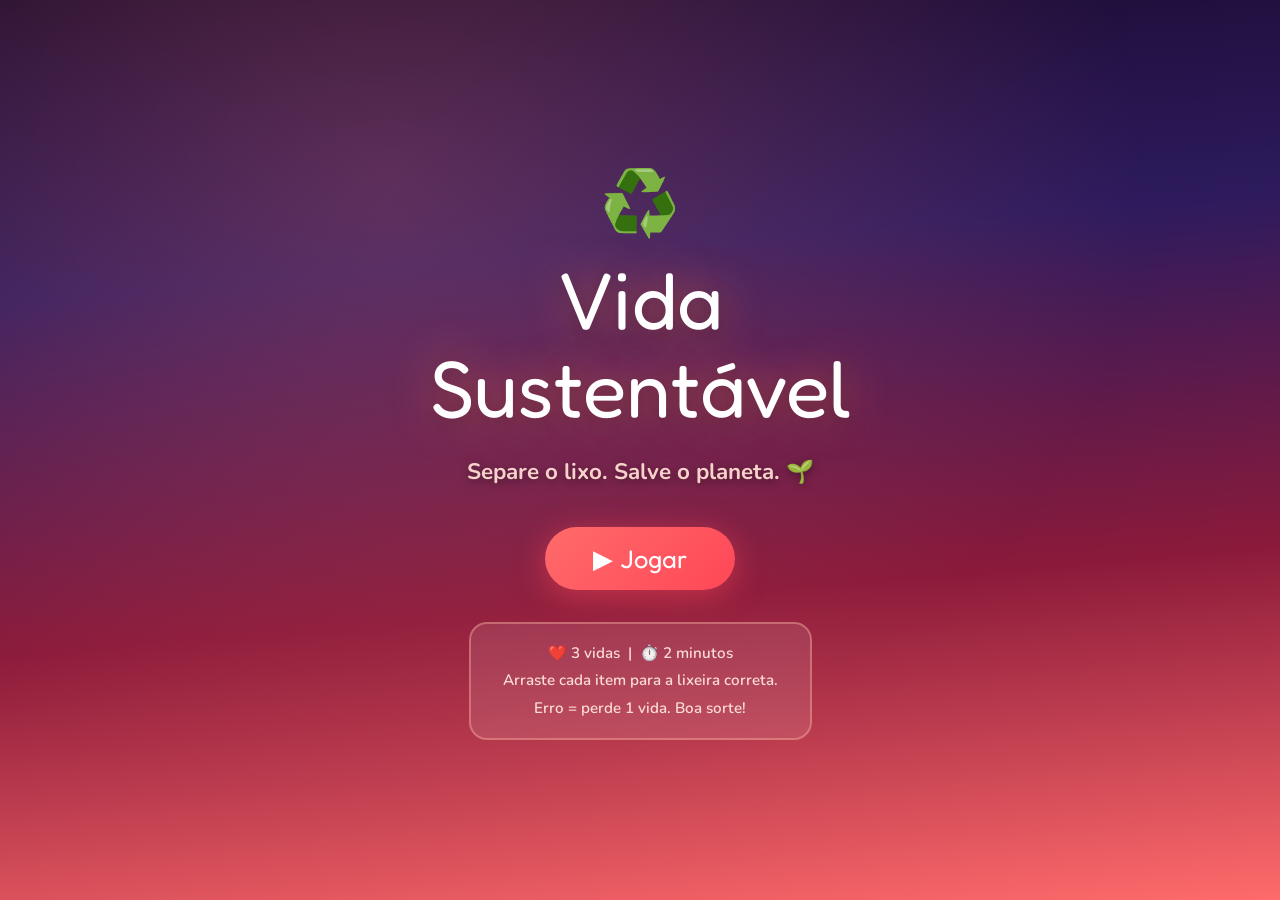
==== Jogos/Drag&Drop/index.html @ 8c9fd96f "Direto do Pendrive" ====
<!DOCTYPE html>
<html lang="pt-BR">
<head>
  <meta charset="UTF-8">
  <meta name="viewport" content="width=device-width, initial-scale=1.0">
  <title>Drag and Drop</title>
  <link href="https://fonts.googleapis.com/css2?family=Fredoka+One&family=Nunito:wght@400;600;700;800&display=swap" rel="stylesheet">
  <link rel="stylesheet" href="jogo.css">
</head>
<body>
  <div id="startScreen" class="screen">
    <div style="font-size:4rem; margin-bottom:0.5rem;">♻️</div>
    <div class="logo">Vida<br>Sustentável</div>
    <div class="tagline">Separe o lixo. Salve o planeta. 🌱</div>
    <button class="btn-start" onclick="startGame()">▶ Jogar</button>
    <div class="rules-box">
      ❤️ 3 vidas &nbsp;|&nbsp; ⏱️ 2 minutos<br>
      Arraste cada item para a lixeira correta.<br>
      Erro = perde 1 vida. Boa sorte!
    </div>
  </div>
<!--tela-->
  <div id="gameScreen" class="screen hidden">

<!--cenario-->
    <div id="scene">
      <div class="sky"></div>
      <div class="sun"></div>
<!--nuvens-->
      <div class="cloud" style="width:100px;height:28px;top:8%;left:-120px;animation-duration:18s;animation-delay:0s;">
        <div style="position:absolute;width:55px;height:42px;background:rgba(255,255,255,0.9);border-radius:50%;top:-20px;left:15px;"></div>
        <div style="position:absolute;width:38px;height:32px;background:rgba(255,255,255,0.9);border-radius:50%;top:-14px;left:45px;"></div>
      </div>
      <div class="cloud" style="width:80px;height:22px;top:16%;left:-100px;animation-duration:24s;animation-delay:6s;">
        <div style="position:absolute;width:44px;height:34px;background:rgba(255,255,255,0.9);border-radius:50%;top:-16px;left:10px;"></div>
        <div style="position:absolute;width:30px;height:26px;background:rgba(255,255,255,0.9);border-radius:50%;top:-12px;left:38px;"></div>
      </div>
      <div class="cloud" style="width:120px;height:32px;top:5%;left:-140px;animation-duration:30s;animation-delay:12s;">
        <div style="position:absolute;width:65px;height:50px;background:rgba(255,255,255,0.9);border-radius:50%;top:-25px;left:20px;"></div>
        <div style="position:absolute;width:48px;height:38px;background:rgba(255,255,255,0.9);border-radius:50%;top:-18px;left:58px;"></div>
      </div>
<!--predios-->
      <div class="buildings" id="buildings"></div>
<!--chao -->
      <div class="ground-strip"></div>
      <div class="ground-tiles"></div>
      <div class="ground-glow"></div>
      <div class="sidewalk"></div>
      <div class="road">
        <div class="road-lines-container" id="roadLines"></div>
      </div>
      <div class="sidewalk2"></div>
<!--arvores e lanternas-->
    </div>
<!--base do jogo mostrar placar/oq tem q ser feito-->
    <div id="ui">
      <div class="ui-block" id="livesDisplay">❤️❤️❤️</div>
      <div class="ui-block" id="timerDisplay">⏱️ 2:00</div>
      <div class="ui-block" id="scoreDisplay">✅ 0</div>
    </div>
<!--spawn item-->
    <div id="spawnZone"></div>
<!--caçamba/lixei-->
    <div id="binsZone">
      <div class="bin-wrapper">
        <div class="bin bin-plastic" data-type="plastic" id="bin-plastic">
          <div class="bin-shine"></div>
          <div class="bin-inner">
            <span class="bin-name">PLÁSTICO</span>
          </div>
        </div>
      </div>
      <div class="bin-wrapper">
        <div class="bin bin-glass" data-type="glass" id="bin-glass">
          <div class="bin-shine"></div>
          <div class="bin-inner">
            <span class="bin-name">VIDRO</span>
          </div>
        </div>
      </div>
      <div class="bin-wrapper">
        <div class="bin bin-paper" data-type="paper" id="bin-paper">
          <div class="bin-shine"></div>
          <div class="bin-inner">
            <span class="bin-name">PAPEL</span>
          </div>
        </div>
      </div>
      <div class="bin-wrapper">
        <div class="bin bin-organic" data-type="organic" id="bin-organic">
          <div class="bin-shine"></div>
          <div class="bin-inner">
            <span class="bin-name">ORGÂNICO</span>
          </div>
        </div>
      </div>
    </div>
  </div>
<!--tela d perdeu kkkk, precisamos arrumar as mensagens geradas pelo chat ou deixar tbm, n terá tanta diferença-->
  <div id="gameOverScreen" class="screen hidden">
    <div class="go-icon" id="goIcon">🌍</div>
    <h1 id="goTitle">Fim de Jogo!</h1>
    <div class="score-final" id="goScore">Você separou 0 itens corretamente!</div>
    <div class="reflection" id="goReflection">
      Cada item descartado corretamente faz diferença.<br>
      O planeta agradece cada pequeno gesto seu! 🌱
    </div>
    <button class="btn-restart" onclick="startGame()">🔄 Jogar Novamente</button>
  </div>
  <script src="jogo.js"></script>
</body>
</html>
---- Jogos/Drag&Drop/jogo.css ----
/*variaveis*/
:root {
  --text-shadow: 2px 2px 6px rgba(0,0,0,0.5);
}
/*resetar o jg*/
*, *::before, *::after { box-sizing: border-box; margin: 0; padding: 0; }
body {
  font-family: 'Nunito', sans-serif;
  overflow: hidden;
  height: 100vh;
  width: 100vw;
  user-select: none;
}
/*telas em geral*/
.screen {
  position: fixed;
  inset: 0;
  display: flex;
  flex-direction: column;
  align-items: center;
  justify-content: center;
  z-index: 100;
}
.screen.hidden { display: none; }
/*inicio da tela*/
#startScreen {
  background:
    radial-gradient(ellipse at 30% 20%, rgba(255,120,120,0.25) 0%, transparent 60%),
    linear-gradient(175deg, #1a0a2e 0%, #2d1b5e 30%, #8b1a3a 65%, #ff6b6b 100%);
}
#startScreen .logo {
  font-family: 'Fredoka One', cursive;
  font-size: clamp(2.5rem, 8vw, 5rem);
  color: #fff;
  text-shadow: 0 0 40px rgba(255,120,100,0.7), 0 4px 20px rgba(0,0,0,0.4);
  line-height: 1.1;
  text-align: center;
  margin-bottom: 0.3em;
}
#startScreen .tagline {
  color: rgba(255,220,210,0.95);
  font-size: clamp(1rem, 2.5vw, 1.4rem);
  font-weight: 700;
  margin-bottom: 2.5rem;
  text-align: center;
  text-shadow: 0 2px 8px rgba(0,0,0,0.4);
}
.btn-start {
  background: linear-gradient(135deg, #ff6b6b, #ff4757);
  color: #fff;
  border: none;
  padding: 1rem 3rem;
  font-family: 'Fredoka One', cursive;
  font-size: 1.6rem;
  border-radius: 60px;
  cursor: pointer;
  box-shadow: 0 6px 30px rgba(255,71,87,0.5);
  transition: transform 0.15s, box-shadow 0.15s;
}
.btn-start:hover { transform: scale(1.06); box-shadow: 0 10px 40px rgba(255,71,87,0.7); }
.rules-box {
  margin-top: 2rem;
  background: rgba(255,255,255,0.1);
  border: 2px solid rgba(255,180,160,0.4);
  border-radius: 18px;
  padding: 1rem 2rem;
  color: rgba(255,230,220,0.95);
  font-size: 0.95rem;
  font-weight: 600;
  text-align: center;
  max-width: 420px;
  line-height: 1.8;
  backdrop-filter: blur(6px);
}
/*tela d jogo*/
#gameScreen {
  position: fixed;
  inset: 0;
  background: transparent;
  z-index: 1;
}
/*cenario, escolhi com base no japao*/
#scene {
  position: absolute;
  inset: 0;
  overflow: hidden;
}
/*ceu*/
.sky {
  position: absolute;
  top: 0; left: 0; right: 0;
  height: 60%;
  background:
    radial-gradient(ellipse 80% 55% at 72% 0%, rgba(255,107,53,0.9) 0%, transparent 55%),
    radial-gradient(ellipse 55% 70% at 18% 8%, rgba(220,40,100,0.6) 0%, transparent 50%),
    linear-gradient(180deg,
      #050115 0%,
      #160540 14%,
      #3a0f68 26%,
      #7a1850 38%,
      #c43830 50%,
      #e86820 62%,
      #f5a030 74%,
      #ffd060 86%,
      #ffe890 100%
    );
}
/*sol*/
.sun {
  position: absolute;
  top: 5%; right: 11%;
  width: 75px; height: 75px;
  background: radial-gradient(circle, #fffde0 20%, #ffe066 50%, #ff9922 80%, rgba(255,100,0,0) 100%);
  border-radius: 50%;
  box-shadow:
    0 0 0 10px rgba(255,200,80,0.18),
    0 0 0 25px rgba(255,160,50,0.10),
    0 0 70px 28px rgba(255,130,30,0.38);
  animation: sunPulse 4s ease-in-out infinite;
}
/*nuvens tipo jp*/
.cloud {
  position: absolute;
  background: rgba(255,180,120,0.45);
  border-radius: 50px;
  animation: cloudMove linear infinite;
  filter: blur(1.5px);
}
/*estrela*/
.stars {
  position: absolute;
  top: 0; left: 0; right: 0;
  height: 48%;
  pointer-events: none;
}
.star {
  position: absolute;
  width: 2px; height: 2px;
  background: #fff;
  border-radius: 50%;
  animation: starTwinkle ease-in-out infinite;
}
/*predios japoneses*/
.buildings {
  position: absolute;
  bottom: 32%;
  left: 0; right: 0;
  height: 36%;
  display: flex;
  align-items: flex-end;
  gap: 2px;
  padding: 0 2px;
  pointer-events: none;
}
.building {
  flex-shrink: 0;
  position: relative;
  border-radius: 3px 3px 0 0;
}
.win-row {
  display: flex;
  justify-content: space-evenly;
  padding: 0 4px;
  margin-bottom: 3px;
}
.win {
  width: 7px; height: 10px;
  border-radius: 2px 2px 0 0;
  background: rgba(255,230,120,0.9);
  box-shadow: 0 0 5px rgba(255,200,80,0.7);
}
.win.off {
  background: rgba(20,10,50,0.55);
  box-shadow: none;
}
.win.blue {
  background: rgba(120,210,255,0.75);
  box-shadow: 0 0 5px rgba(80,180,255,0.5);
}
/*telhado inclinado*/
.roof {
  position: absolute;
  top: -13px;
  left: -12px; right: -12px;
  height: 15px;
  background: inherit;
  filter: brightness(0.6) saturate(1.4);
  border-radius: 2px 2px 0 0;
  clip-path: polygon(4% 100%, 50% 0%, 96% 100%);
}
.roof2 {
  position: absolute;
  top: -24px;
  left: -6px; right: -6px;
  height: 13px;
  background: inherit;
  filter: brightness(0.5) saturate(1.5);
  clip-path: polygon(6% 100%, 50% 0%, 94% 100%);
}
/*torre e antena*/
.antenna {
  position: absolute;
  top: -30px;
  left: 50%;
  transform: translateX(-50%);
  width: 2px; height: 24px;
  background: rgba(255,190,100,0.65);
  border-radius: 1px;
}
.antenna::before {
  content: '';
  position: absolute;
  top: 0; left: -5px;
  width: 12px; height: 3px;
  background: rgba(255,170,70,0.6);
  border-radius: 2px;
}
/*detalhe do predio*/
.sign {
  position: absolute;
  left: 50%;
  transform: translateX(-50%);
  font-size: 7px;
  color: rgba(255,220,150,0.95);
  font-family: 'Fredoka One', cursive;
  background: rgba(180,20,50,0.75);
  padding: 1px 3px;
  border-radius: 2px;
  white-space: nowrap;
  text-shadow: none;
}
/*montanha*/
.mountain {
  position: absolute;
  bottom: 0;
  width: 0; height: 0;
  border-style: solid;
  filter: blur(0.5px);
}
/*chao d cidade*/
.ground-strip {
  position: absolute;
  bottom: 0; left: 0; right: 0;
  height: 34%;
  background: linear-gradient(180deg,
    #1e1208 0%,
    #2e1c0e 8%,
    #3c2814 18%,
    #4e3820 30%,
    #3c2814 100%
  );
}
/*pedras*/
.ground-tiles {
  position: absolute;
  bottom: 0; left: 0; right: 0;
  height: 34%;
  pointer-events: none;
  background-image:
    linear-gradient(90deg, rgba(255,180,80,0.07) 1px, transparent 1px),
    linear-gradient(0deg, rgba(255,150,60,0.06) 1px, transparent 1px);
  background-size: 38px 18px;
}
/*calcada*/
.sidewalk {
  position: absolute;
  bottom: 20%;
  left: 0; right: 0;
  height: 6%;
  background: linear-gradient(180deg, #6e5c48 0%, #5c4c3a 60%, #4a3c2c 100%);
  border-top: 2px solid rgba(255,190,120,0.35);
  border-bottom: 2px solid rgba(0,0,0,0.4);
}
.sidewalk::before {
  content: '';
  position: absolute; inset: 0;
  background-image: linear-gradient(90deg, rgba(0,0,0,0.12) 1px, transparent 1px);
  background-size: 28px 100%;
}
/*escura rua*/
.road {
  position: absolute;
  bottom: 10%;
  left: 0; right: 0;
  height: 10%;
  background: linear-gradient(180deg, #14101e 0%, #0a080e 100%);
  border-top: 2px solid rgba(255,160,60,0.2);
  border-bottom: 2px solid rgba(255,160,60,0.15);
}
.road-lines-container {
  position: absolute; inset: 0; overflow: hidden;
  display: flex; align-items: center;
}
.road-line {
  position: absolute;
  top: 50%; left: -60px;
  transform: translateY(-50%);
  height: 4px; width: 55px;
  background: linear-gradient(90deg, transparent, #ffcc44 40%, #ffcc44 60%, transparent);
  border-radius: 3px;
  animation: roadLine 1s linear infinite;
}
.sidewalk2 {
  position: absolute;
  bottom: 10%; left: 0; right: 0;
  height: 2.5%;
  background: linear-gradient(180deg, #6e5c48 0%, #4a3c2c 100%);
  border-top: 1px solid rgba(255,190,120,0.22);
}
/*linha d luz*/
.ground-glow {
  position: absolute;
  bottom: 32%;
  left: 0; right: 0;
  height: 5px;
  background: linear-gradient(90deg,
    transparent 0%,
    rgba(255,120,50,0.3) 15%,
    rgba(255,180,80,0.6) 50%,
    rgba(255,120,50,0.3) 85%,
    transparent 100%
  );
  pointer-events: none;
}
/*cerejeiras do japao*/
.tree { position: absolute; bottom: 20%; }
.tree .trunk {
  width: 11px; height: 38px;
  background: linear-gradient(180deg, #5c3a1e 0%, #3a2010 100%);
  margin: 0 auto;
  border-radius: 4px 4px 2px 2px;
}
.tree .leaves {
  position: relative;
  width: 62px; height: 58px;
  background: radial-gradient(ellipse, #ff90b8 20%, #ff5888 58%, #cc3366 100%);
  border-radius: 50%;
  margin: 0 auto -13px;
  box-shadow:
    -18px 8px 0 -5px rgba(255,100,140,0.55),
    18px  6px 0 -5px rgba(255,100,140,0.5),
    0    -16px 0 -3px rgba(255,150,180,0.65);
}
/*lanternas jp*/
.lantern-post { position: absolute; bottom: 20%; }
.lantern-post .post-body {
  width: 5px; height: 52px;
  background: linear-gradient(180deg, #3a2a18 0%, #221408 100%);
  margin: 0 auto;
  border-radius: 2px;
}
.lantern-post .lantern {
  width: 20px; height: 24px;
  background: radial-gradient(ellipse, #fff8cc 25%, #ffcc44 65%, #ff9900 100%);
  border-radius: 4px;
  margin: 0 auto -4px;
  box-shadow: 0 0 16px 6px rgba(255,200,80,0.55);
  animation: lanternGlow 2.2s ease-in-out infinite;
  position: relative;
}
.lantern-post .lantern::before {
  content: '';
  position: absolute;
  top: -6px; left: 50%; transform: translateX(-50%);
  width: 13px; height: 7px;
  background: #3a2a18;
  border-radius: 3px 3px 0 0;
}
/*config             */
#ui {
  position: absolute;
  top: 0; left: 0; right: 0;
  padding: 14px 20px;
  display: flex;
  justify-content: space-between;
  align-items: center;
  z-index: 20;
  background: linear-gradient(180deg, rgba(5,1,20,0.6) 0%, transparent 100%);
}
.ui-block {
  background: rgba(15,5,40,0.6);
  backdrop-filter: blur(12px);
  border: 1.5px solid rgba(255,140,90,0.4);
  border-radius: 50px;
  padding: 8px 18px;
  display: flex; align-items: center; gap: 8px;
  color: #ffe0c8;
  font-family: 'Fredoka One', cursive;
  font-size: 1.3rem;
  text-shadow: 0 0 10px rgba(255,110,70,0.5);
  box-shadow: 0 4px 18px rgba(0,0,0,0.5), inset 0 1px 0 rgba(255,160,100,0.12);
}
#livesDisplay .heart { display: inline-block; transition: transform 0.2s; }
#livesDisplay .heart.lost { filter: grayscale(1) opacity(0.32); transform: scale(0.74); }
#timerDisplay { font-size: 1.5rem; }
#timerDisplay.urgent { color: #ff6b6b; animation: pulse 0.5s ease-in-out infinite; }
/*spawn do iyem*/
#spawnZone {
  position: absolute;
  top: 46%; left: 50%;
  transform: translate(-50%, -50%);
  z-index: 25;
  pointer-events: none;
}
.waste-item {
  width: 110px; height: 120px;
  cursor: grab;
  border-radius: 22px;
  display: flex;
  flex-direction: column;
  align-items: center; justify-content: center;
  gap: 6px;
  background: linear-gradient(145deg, rgba(255,255,255,0.97), rgba(240,235,255,0.90));
  box-shadow:
    0 8px 30px rgba(0,0,0,0.38),
    0 2px 8px rgba(0,0,0,0.22),
    inset 0 1px 0 rgba(255,255,255,0.95);
  pointer-events: all;
  touch-action: none;
  transition: box-shadow 0.2s;
  animation: itemAppear 0.45s cubic-bezier(0.34,1.56,0.64,1);
  position: relative;
  border: 2px solid rgba(255,160,100,0.3);
  padding: 8px 6px 10px;
}
.waste-item svg {
  width: 58px; height: 58px;
  pointer-events: none;
  flex-shrink: 0;
}
.waste-item .item-label {
  display: block;
  font-family: 'Fredoka One', cursive;
  font-size: 0.72rem;
  color: #3a2008;
  text-align: center;
  line-height: 1.1;
  letter-spacing: 0.3px;
  text-shadow: none;
  pointer-events: none;
}
.waste-item:active { cursor: grabbing; box-shadow: 0 20px 48px rgba(0,0,0,0.42); }
/*caçamba lixeiras nome no meio para fica mais facil jogar*/
#binsZone {
  position: absolute;
  bottom: 0; left: 0; right: 0;
  height: 30%;
  display: flex;
  justify-content: space-around;
  align-items: flex-end;
  padding: 0 10px 6px;
  z-index: 20;
}
.bin-wrapper {
  display: flex; flex-direction: column;
  align-items: center;
  flex: 1; max-width: 140px;
}
/*caçamba*/
.bin {
  width: clamp(72px, 15vw, 118px);
  height: clamp(90px, 17vw, 132px);
  border-radius: 10px 10px 14px 14px;
  position: relative;
  display: flex; flex-direction: column;
  align-items: center; justify-content: center;
  transition: transform 0.2s, box-shadow 0.2s;
  cursor: pointer;
  overflow: visible;
}
/*tampa*/
.bin::before {
  content: '';
  position: absolute;
  top: -18px; left: -12px; right: -12px;
  height: 22px;
  border-radius: 9px 9px 0 0;
  background: inherit;
  filter: brightness(1.22) saturate(1.1);
  box-shadow: 0 -3px 8px rgba(0,0,0,0.25);
}
/*abertura da tampa*/
.bin::after {
  content: '';
  position: absolute;
  top: -22px; left: 50%; transform: translateX(-50%);
  width: 38%; height: 8px;
  background: rgba(0,0,0,0.32);
  border-radius: 4px 4px 0 0;
}
.bin.over {
  transform: scale(1.11) translateY(-7px);
  box-shadow: 0 0 0 4px rgba(255,255,255,0.92), 0 16px 38px rgba(0,0,0,0.45) !important;
}
/*lixos com os nomes*/
.bin-inner {
  display: flex; flex-direction: column;
  align-items: center; justify-content: center;
  gap: 6px; position: relative; z-index: 2;
}
.bin-icon {
  font-size: clamp(1.5rem, 3.5vw, 2.1rem);
  line-height: 1;
  filter: drop-shadow(0 2px 4px rgba(0,0,0,0.35));
}
.bin-name {
  font-family: 'Fredoka One', cursive;
  font-size: clamp(0.62rem, 1.6vw, 0.85rem);
  color: #fff;
  text-shadow:
    0 1px 4px rgba(0,0,0,0.8),
    0 0 10px rgba(0,0,0,0.6);
  letter-spacing: 0.5px;
  text-align: center;
  line-height: 1.1;
}
/*brilho do grupo*/
.bin-shine {
  position: absolute;
  top: 10px; left: 10px;
  width: 26%; height: 36%;
  background: rgba(255,255,255,0.28);
  border-radius: 50%;
  filter: blur(5px);
  pointer-events: none;
}
/*4 cor das lixeirax*/
.bin-plastic { background: linear-gradient(165deg, #ffe84d 0%, #ffb300 55%, #e69500 100%); box-shadow: 0 8px 26px rgba(230,180,0,0.48), 0 3px 8px rgba(0,0,0,0.35); }
.bin-glass   { background: linear-gradient(165deg, #7de8ff 0%, #1ab3d8 55%, #0d8aad 100%); box-shadow: 0 8px 26px rgba(20,170,220,0.48), 0 3px 8px rgba(0,0,0,0.35); }
.bin-paper   { background: linear-gradient(165deg, #7df58a 0%, #22c43a 55%, #169130 100%); box-shadow: 0 8px 26px rgba(30,180,60,0.48), 0 3px 8px rgba(0,0,0,0.35); }
.bin-organic { background: linear-gradient(165deg, #ffb87a 0%, #e06820 55%, #b84e10 100%); box-shadow: 0 8px 26px rgba(200,90,20,0.48), 0 3px 8px rgba(0,0,0,0.35); }
/*esse eh o fed*/
.feedback-pop {
  position: fixed;
  font-family: 'Fredoka One', cursive;
  font-size: 2.2rem;
  pointer-events: none;
  z-index: 200;
  animation: feedbackAnim 0.85s forwards;
  text-shadow: 2px 2px 10px rgba(0,0,0,0.45);
}
.feedback-pop.correct { color: #7dff9a; }
.feedback-pop.wrong   { color: #ff6b6b; }
/*telfim d game*/
#gameOverScreen {
  background:
    radial-gradient(ellipse at 30% 20%, rgba(255,80,100,0.22) 0%, transparent 50%),
    linear-gradient(135deg, #0d0628 0%, #2d0a4e 40%, #5a1030 70%, #1a0628 100%);
  text-align: center; padding: 2rem;
}
#gameOverScreen .go-icon { font-size: 4rem; margin-bottom: 0.5rem; }
#gameOverScreen h1 {
  font-family: 'Fredoka One', cursive;
  font-size: clamp(2rem, 6vw, 3.5rem);
  color: #ffe8d0; margin-bottom: 0.5rem;
  text-shadow: 0 0 20px rgba(255,120,80,0.5);
}
#gameOverScreen .score-final {
  font-family: 'Fredoka One', cursive;
  font-size: 1.8rem; color: #ffdd55; margin-bottom: 1.2rem;
  text-shadow: 0 0 12px rgba(255,220,80,0.5);
}
#gameOverScreen .reflection {
  background: rgba(255,255,255,0.08);
  border: 1.5px solid rgba(255,150,120,0.3);
  border-radius: 18px;
  padding: 1.2rem 1.8rem;
  color: rgba(255,220,200,0.92);
  font-size: clamp(0.9rem, 2vw, 1.1rem);
  font-weight: 600; max-width: 500px;
  line-height: 1.7; margin-bottom: 1.8rem;
  backdrop-filter: blur(6px);
}
.btn-restart {
  background: linear-gradient(135deg, #ff6b6b, #ff4757);
  color: #fff; border: none;
  padding: 0.9rem 2.8rem;
  font-family: 'Fredoka One', cursive;
  font-size: 1.5rem; border-radius: 60px;
  cursor: pointer;
  box-shadow: 0 6px 24px rgba(255,71,87,0.5);
  transition: transform 0.15s, box-shadow 0.15s;
}
.btn-restart:hover { transform: scale(1.06); box-shadow: 0 10px 32px rgba(255,71,87,0.7); }
/*animacao*/
@keyframes cloudMove {
  from { transform: translateX(-230px); }
  to   { transform: translateX(112vw); }
}
@keyframes roadLine {
  from { left: -70px; }
  to   { left: 112vw; }
}
@keyframes sunPulse {
  0%,100% { box-shadow: 0 0 0 10px rgba(255,200,80,0.18), 0 0 0 25px rgba(255,160,50,0.10), 0 0 70px 28px rgba(255,130,30,0.38); }
  50%      { box-shadow: 0 0 0 15px rgba(255,200,80,0.24), 0 0 0 35px rgba(255,160,50,0.14), 0 0 90px 38px rgba(255,130,30,0.48); }
}
@keyframes lanternGlow {
  0%,100% { box-shadow: 0 0 16px 6px rgba(255,200,80,0.55); }
  50%      { box-shadow: 0 0 28px 10px rgba(255,200,80,0.82); }
}
@keyframes itemAppear {
  from { opacity: 0; transform: scale(0.35) rotate(-12deg); }
  to   { opacity: 1; transform: scale(1) rotate(0deg); }
}
@keyframes feedbackAnim {
  0%   { opacity: 1; transform: translateY(0) scale(1); }
  55%  { opacity: 1; transform: translateY(-55px) scale(1.25); }
  100% { opacity: 0; transform: translateY(-100px) scale(0.8); }
}
@keyframes pulse {
  0%,100% { transform: scale(1); }
  50%      { transform: scale(1.06); }
}
@keyframes petalFall {
  0%   { transform: translateY(0) rotate(0deg) translateX(0); opacity: 0.9; }
  100% { transform: translateY(140px) rotate(200deg) translateX(40px); opacity: 0; }
}
@keyframes starTwinkle {
  0%,100% { opacity: 0.15; transform: scale(1); }
  50%      { opacity: 1; transform: scale(1.6); }
}
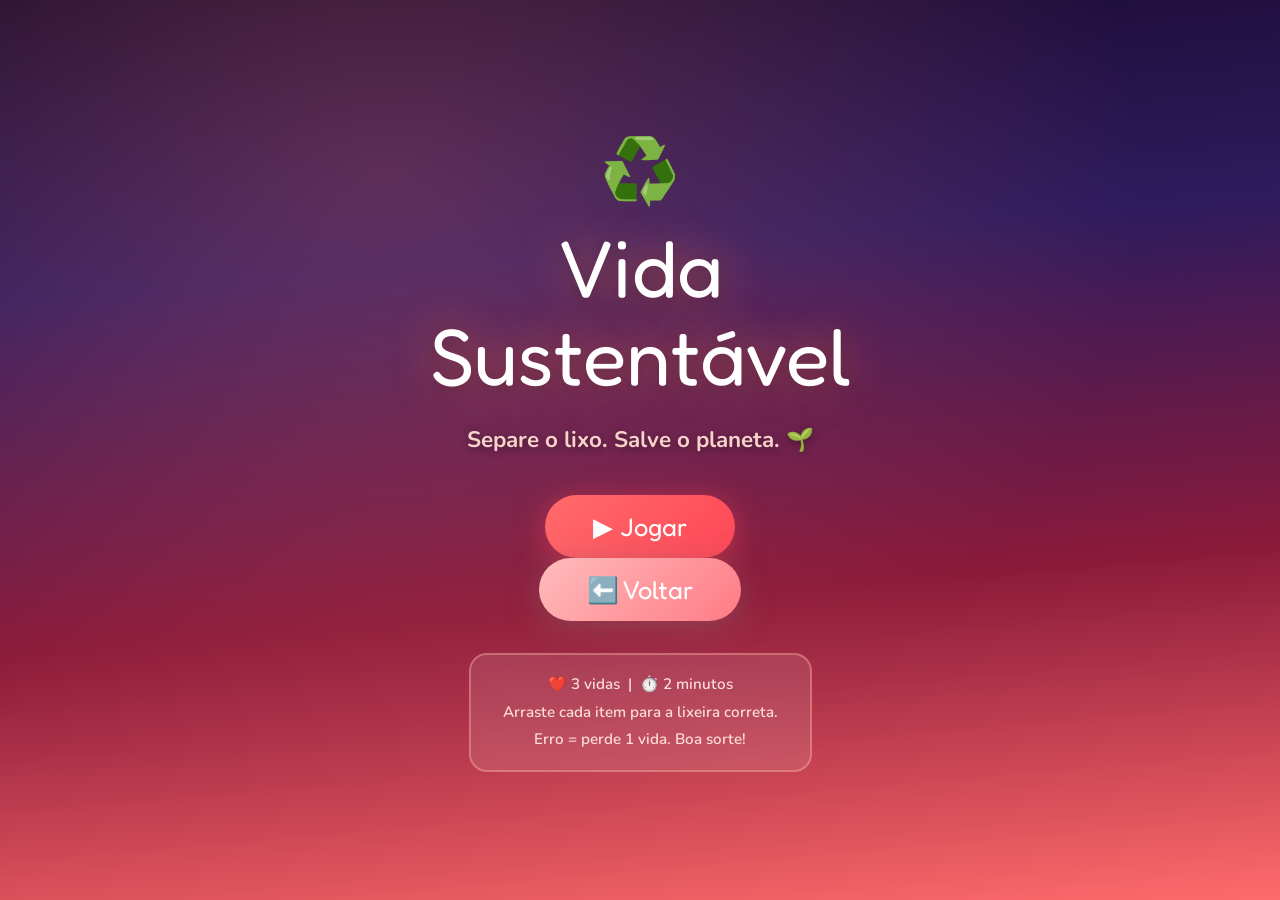
==== commit bc2f4316: "Add files via upload" ====
--- a/Jogos/Drag&Drop/index.html
+++ b/Jogos/Drag&Drop/index.html
@@ -13,6 +13,7 @@
     <div class="logo">Vida<br>Sustentável</div>
     <div class="tagline">Separe o lixo. Salve o planeta. 🌱</div>
     <button class="btn-start" onclick="startGame()">▶ Jogar</button>
+    <button class="btn-voltar" onclick="voltar()">⬅️ Voltar</button>
     <div class="rules-box">
       ❤️ 3 vidas &nbsp;|&nbsp; ⏱️ 2 minutos<br>
       Arraste cada item para a lixeira correta.<br>
--- a/Jogos/Drag&Drop/jogo.css
+++ b/Jogos/Drag&Drop/jogo.css
@@ -58,6 +58,21 @@
   transition: transform 0.15s, box-shadow 0.15s;
 }
 .btn-start:hover { transform: scale(1.06); box-shadow: 0 10px 40px rgba(255,71,87,0.7); }
+
+.btn-voltar{
+  background: linear-gradient(135deg, #ffbcbc, #ff7a85);
+  color: #fff;
+  border: none;
+  padding: 1rem 3rem;
+  font-family: 'Fredoka One', cursive;
+  font-size: 1.6rem;
+  border-radius: 60px;
+  cursor: pointer;
+  box-shadow: 0 6px 30px rgba(141, 96, 100, 0.5);
+  transition: transform 0.15s, box-shadow 0.15s;
+}
+.btn-voltar:hover { transform: scale(1.06); box-shadow: 0 10px 40px rgba(255,71,87,0.7); }
+
 .rules-box {
   margin-top: 2rem;
   background: rgba(255,255,255,0.1);
